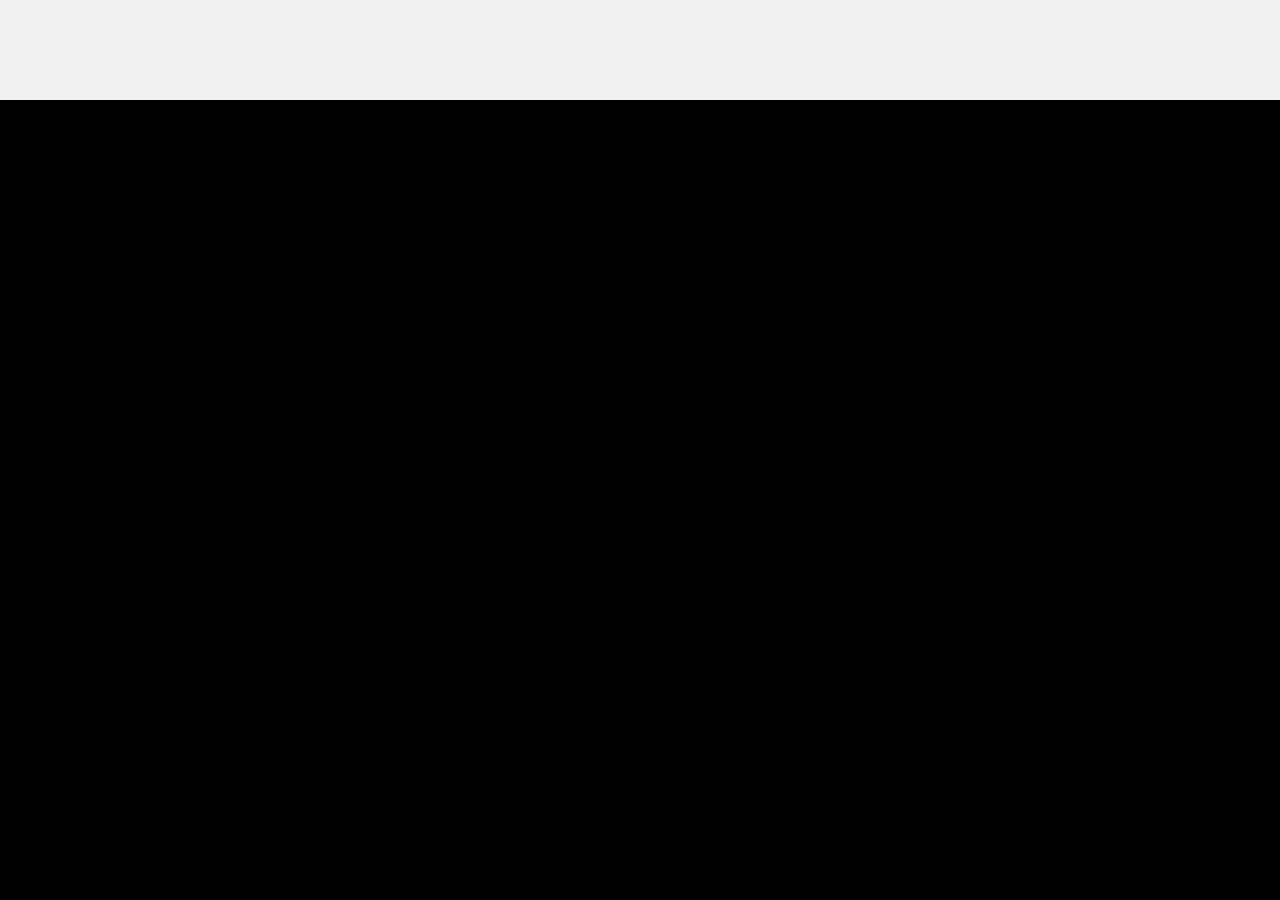
==== index.html @ 60a9816d "deuxieme" ====
<!DOCTYPE html>
<html lang="en">

<head>
    <meta charset="UTF-8">
    <meta http-equiv="X-UA-Compatible" content="IE=edge">
    <meta name="viewport" content="width=device-width, initial-scale=1.0">
    <link rel="stylesheet" href="./style.css">
    <title>Font Library</title>
</head>

<body>
    <header></header>
    <section class="font">

    </section>
</body>

</html>
---- style.css ----
* {
    margin: 0;
    padding: 0;
    box-sizing: border-box;
}

body {
    background-color: #000000;
    height: 100vh;
}

section {
    background-color: #F1F1F1;
    height: 100px;
    width: 100%;
}
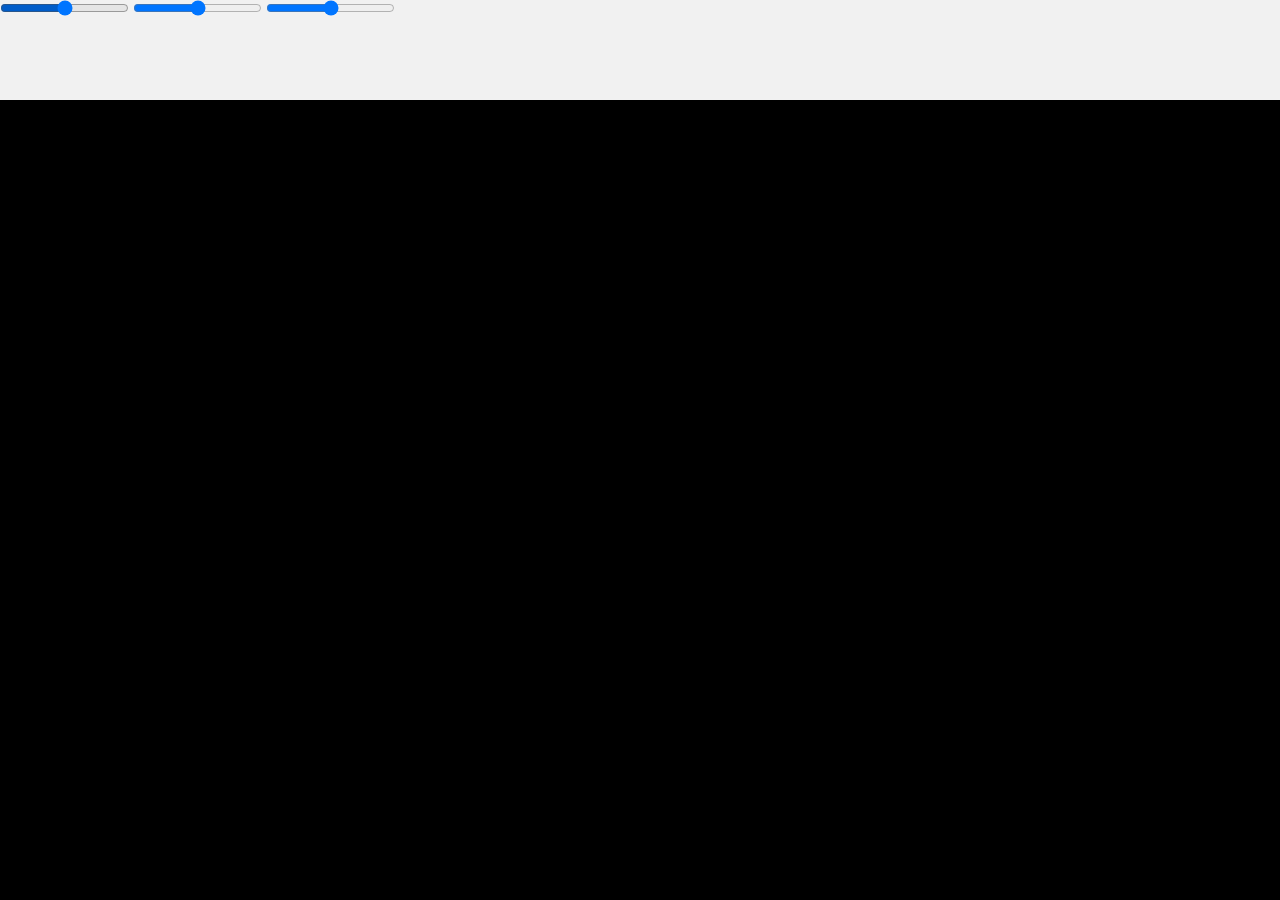
==== commit bb92aad4: "initial commit" ====
--- a/index.html
+++ b/index.html
@@ -12,7 +12,11 @@
 <body>
     <header></header>
     <section class="font">
-
+        <form action="">
+            <input type="range" name="font-size" id="font-size">
+            <input type="range" name="letter-spacing" id="letter-spacing">
+            <input type="range" name="line-height" id="line-height">
+        </form>
     </section>
 </body>
 
--- a/style.css
+++ b/style.css
@@ -13,4 +13,4 @@
     background-color: #F1F1F1;
     height: 100px;
     width: 100%;
-}+}
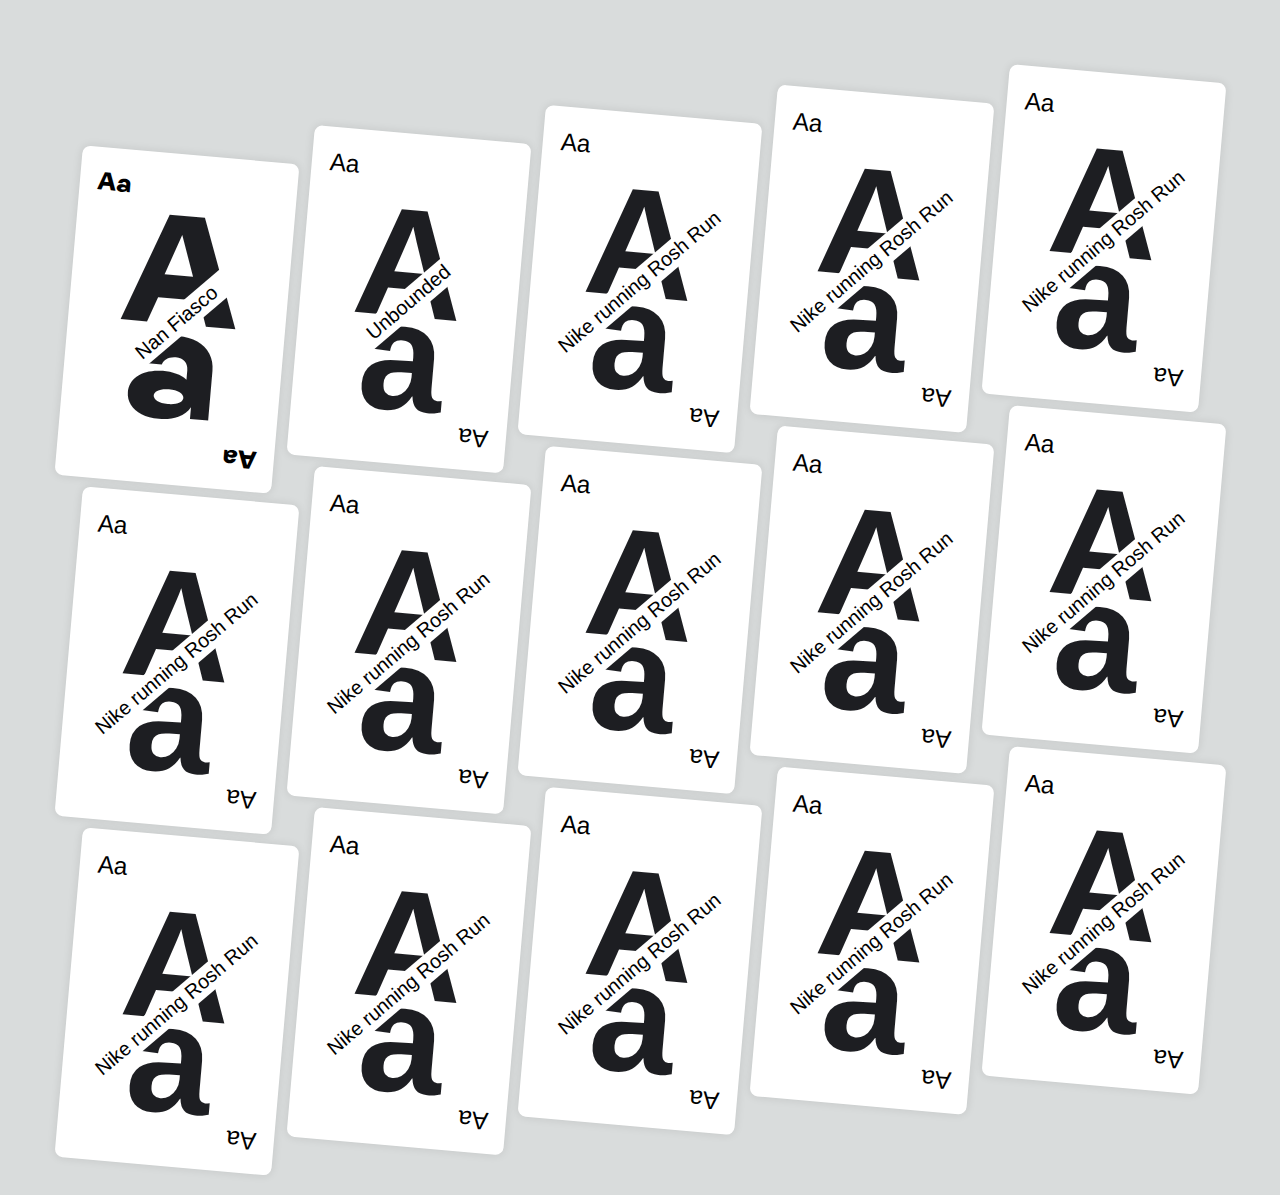
==== commit 40586a0f: "homepage cards" ====
--- a/index.html
+++ b/index.html
@@ -5,19 +5,134 @@
     <meta charset="UTF-8">
     <meta http-equiv="X-UA-Compatible" content="IE=edge">
     <meta name="viewport" content="width=device-width, initial-scale=1.0">
+    <title>Animations 3D</title>
     <link rel="stylesheet" href="./style.css">
-    <title>Font Library</title>
 </head>
 
 <body>
-    <header></header>
-    <section class="font">
-        <form action="">
-            <input type="range" name="font-size" id="font-size">
-            <input type="range" name="letter-spacing" id="letter-spacing">
-            <input type="range" name="line-height" id="line-height">
-        </form>
-    </section>
+    <div class="cards-container">
+        <div class="cards">
+            <div class="content card-1">
+                <h1>A <br>a</h1>
+                <h2>Nan Fiasco</h2>
+                <p>Aa</p>
+                <p>Aa</p>
+            </div>
+        </div>
+        <div class="cards">
+            <div class="content card-2">
+                <h1>A <br>a</h1>
+                <h2>Unbounded</h2>
+                <p>Aa</p>
+                <p>Aa</p>
+            </div>
+        </div>
+        <div class="cards">
+            <div class="content card-3">
+                <h1>A <br>a</h1>
+                <h2>Nike running Rosh Run</h2>
+                <p>Aa</p>
+                <p>Aa</p>
+            </div>
+        </div>
+        <div class="cards">
+            <div class="content card-4">
+                <h1>A <br>a</h1>
+                <h2>Nike running Rosh Run</h2>
+                <p>Aa</p>
+                <p>Aa</p>
+            </div>
+        </div>
+        <div class="cards">
+            <div class="content card-5">
+                <h1>A <br>a</h1>
+                <h2>Nike running Rosh Run</h2>
+                <p>Aa</p>
+                <p>Aa</p>
+            </div>
+        </div>
+        <div class="cards">
+            <div class="content card-6">
+                <h1>A <br>a</h1>
+                <h2>Nike running Rosh Run</h2>
+                <p>Aa</p>
+                <p>Aa</p>
+            </div>
+        </div>
+        <div class="cards">
+            <div class="content card-7">
+                <h1>A <br>a</h1>
+                <h2>Nike running Rosh Run</h2>
+                <p>Aa</p>
+                <p>Aa</p>
+            </div>
+        </div>
+        <div class="cards">
+            <div class="content card-8">
+                <h1>A <br>a</h1>
+                <h2>Nike running Rosh Run</h2>
+                <p>Aa</p>
+                <p>Aa</p>
+            </div>
+        </div>
+        <div class="cards selected-card">
+            <div class="content card-9">
+                <h1>A <br>a</h1>
+                <h2>Nike running Rosh Run</h2>
+                <p>Aa</p>
+                <p>Aa</p>
+            </div>
+        </div>
+        <div class="cards">
+            <div class="content card-10">
+                <h1>A <br>a</h1>
+                <h2>Nike running Rosh Run</h2>
+                <p>Aa</p>
+                <p>Aa</p>
+            </div>
+        </div>
+        <div class="cards">
+            <div class="content card-11">
+                <h1>A <br>a</h1>
+                <h2>Nike running Rosh Run</h2>
+                <p>Aa</p>
+                <p>Aa</p>
+            </div>
+        </div>
+        <div class="cards">
+            <div class="content card-12">
+                <h1>A <br>a</h1>
+                <h2>Nike running Rosh Run</h2>
+                <p>Aa</p>
+                <p>Aa</p>
+            </div>
+        </div>
+        <div class="cards">
+            <div class="content card-13">
+                <h1>A <br>a</h1>
+                <h2>Nike running Rosh Run</h2>
+                <p>Aa</p>
+                <p>Aa</p>
+            </div>
+        </div>
+        <div class="cards">
+            <div class="content card-14">
+                <h1>A <br>a</h1>
+                <h2>Nike running Rosh Run</h2>
+                <p>Aa</p>
+                <p>Aa</p>
+            </div>
+        </div>
+        <div class="cards">
+            <div class="content card-15">
+                <h1>A <br>a</h1>
+                <h2>Nike running Rosh Run</h2>
+                <p>Aa</p>
+                <p>Aa</p>
+            </div>
+        </div>
+
+    </div>
 </body>
 
 </html>--- a/style.css
+++ b/style.css
@@ -1,3 +1,22 @@
+:root {
+    --dark-color: #1D1E22;
+    --light-color: #FFF;
+    --background-color: #D9DCDC;
+    --gradient-first:
+        linear-gradient(135deg, #5AFE87, 45%, #23B1FE, #5983ff);
+    --gradient-second:
+        linear-gradient(45deg, rgb(137, 73, 241), rgb(253, 101, 151), rgb(234, 58, 55));
+    --gradient-third:
+        linear-gradient(-45deg, rgb(237, 225, 86), 30%, #fe6823, 70%, rgb(86, 239, 224));
+}
+
+@font-face {
+    font-family: 'fiasco';
+    src: url(./fonts/Fiasco-100.otf) format('opentype'), weight: 100;
+    src: url(./fonts/Fiasco-700.otf) format('opentype'), weight: 700;
+}
+
+
 * {
     margin: 0;
     padding: 0;
@@ -5,12 +24,280 @@
 }
 
 body {
-    background-color: #000000;
-    height: 100vh;
-}
-
-section {
-    background-color: #F1F1F1;
-    height: 100px;
+    background-color: var(--background-color);
+    /* I specify font-size regarding the width of the screen */
+    font-size: 1.2vw;
+    font-family: sans-serif;
+}
+
+
+.cards-container {
+    display: grid;
+    grid-template-columns: repeat(5, 1fr);
+    gap: 0.8rem;
+    transform-origin: top right;
+    transform: skewY(-5deg);
+    margin: 3.5% 4% 0 6.5%;
+}
+
+/* I want every cards size to be a ratio of 100*150, so I put a padding-top of 150% (and the width is naturaly 100%)*/
+.cards {
+    background-color: var(--light-color);
+    padding-top: 150%;
+    position: relative;
+    border-radius: 0.5rem;
+    transform-origin: top left;
+    transform: rotate(5deg) skewY(5deg);
+    box-shadow: 0 0 10px rgba(0, 0, 0, 0.1);
+    transition: all ease-in-out 0.3s;
+    transition-property: z-index, transform;
+    cursor: pointer;
+}
+
+.content,
+h2,
+h1,
+p,
+img {
+    position: absolute;
+}
+
+.content {
+    position: absolute;
+    background: var(--light-color);
+    height: 84%;
+    width: 82%;
+    z-index: 2;
+    transform: translateX(11%) translateY(-109%);
+}
+
+h1 {
+    color: var(--dark-color);
+    line-height: 0.6em;
+    font-size: 10em;
+    font-weight: 700;
+    text-align: center;
+    top: 20%;
+    left: 18%;
+    transition: ease-in-out 0.25s;
+    transition-property: transform;
+}
+
+h2,
+p {
+    background-color: white;
+    text-align: center;
+    font-weight: 100;
+}
+
+h2 {
+    font-size: 1.3em;
+    line-height: 1.3em;
+    width: 156%;
+    transform: rotateZ(-45deg);
+    top: 46%;
+    left: -28%;
+    transition: ease-in-out 0.35s;
+    transition-property: opacity;
+}
+
+p {
+    font-size: 1.6em;
+    padding: 0.2em 0.3em;
+}
+
+
+p:nth-child(2n) {
+    top: -4%;
+    left: -5%;
+}
+
+p:nth-child(2n+1) {
+    bottom: -4%;
+    right: -5%;
+    transform: rotateZ(-180deg);
+}
+
+.card-1 h1,
+.card-1 p {
+    font-family: 'fiasco', sans-serif;
+
+}
+
+
+
+.cards:hover {
+    transform: translate(-28%, -15%) rotate(0) skewY(5deg) scale(1.4);
+    z-index: 100;
+    /* background-color: var(--dark-color); */
+}
+
+.cards:hover:nth-child(3n) .content {
+    background: var(--gradient-first);
+}
+
+.cards:hover:nth-child(3n+1) .content {
+    background: var(--gradient-third);
+}
+
+.cards:hover:nth-child(3n+2) .content {
+    background: var(--gradient-second);
+}
+
+.cards:hover h1 {
+    color: var(--light-color);
+    transform: scale(1.1);
+}
+
+.cards:hover h2 {
+    opacity: 0;
+}
+
+/*----------------MEDIA QUERIES----------------*/
+
+@media screen and (max-width:1024px) {
+    body {
+        font-size: 1.4vw;
+    }
+
+    .cards-container {
+        grid-template-columns: repeat(4, 1fr);
+        margin: 4% 5% 0 8%;
+    }
+}
+
+@media screen and (max-width:760px) {
+    body {
+        font-size: 1.8vw;
+    }
+
+    .cards-container {
+        grid-template-columns: repeat(3, 1fr);
+        margin: 5% 6% 0 10%;
+    }
+}
+
+@media screen and (max-width:540px) {
+    body {
+        font-size: 2.6vw;
+    }
+
+    .cards-container {
+        grid-template-columns: repeat(2, 1fr);
+        margin: 6.5% 7% 0 13%;
+    }
+}
+
+@media screen and (max-width:370px) {
+    body {
+        font-size: 4.7vw;
+    }
+
+    .cards-container {
+        grid-template-columns: repeat(1, 1fr);
+        margin: 9.5% 10% 0 21%;
+    }
+}
+
+/* .cards:hover p {
+    background-color: var(--dark-color);
+    color: var(--light-color);
+} */
+
+/* img {
+    z-index: 5;
+    transition: all ease-in-out 0.35s;
+
+}
+
+img:nth-child(2n) {
     width: 100%;
-}
+    transform: rotateZ(-45deg);
+    right: 18%;
+    top: 4%
+}
+
+img:nth-child(2n+1) {
+    width: 100%;
+    transform: rotateZ(135deg);
+    bottom: 4%;
+    left: 18%;
+} 
+
+.cards:hover img:nth-child(2n) {
+    transform: rotateZ(-45deg) scale(1.25);
+    right: 22%;
+    top: 8%;
+}
+
+.cards:hover img:nth-child(2n+1) {
+    transform: rotateZ(135deg) scale(0.75);
+    bottom: 1%;
+    left: 18%;
+} */
+
+
+
+/* 
+.card {
+    position: relative;
+    transform-origin: top left;
+    background-color: #fff;
+    padding-top: 150%;
+    box-shadow: 0 0 10px #000000;
+    border-radius: 1em;
+    transform: rotateZ(15deg) skewY(5deg);
+}
+
+.content {
+    position: absolute;
+    width: 96%;
+    background-color: #C1C1C1;
+    height: 100%;
+}
+
+h2 {
+    position: absolute;
+    text-align: center;
+    background-color: #FFF;
+    font-size: 0.95rem;
+    font-weight: 100;
+    width: 122%;
+    padding: 0.1em 0;
+    letter-spacing: 0.1rem;
+    transform: rotate(-45deg) translateY(175%) translateX(-47%);
+    text-transform: uppercase;
+}
+
+p {
+    position: absolute;
+    text-align: center;
+    background-color: #FFF;
+    padding: 2%;
+    font-size: 1.2rem;
+}
+
+p:nth-child(2n) {
+    left: 5%;
+    top: 10%;
+}
+
+p:nth-child(2n+1) {
+    right: 5%;
+    bottom: 10%;
+    transform: rotate(-180deg);
+}
+
+img {
+    position: absolute;
+}
+
+img:nth-child(2n) {
+    width: 90%;
+    transform: translateX(-27%) translateY(-25%) rotate(-45deg);
+}
+
+img:nth-child(2n+1) {
+    width: 90%;
+    transform: translateX(3%) translateY(125%) rotate(135deg);
+} */